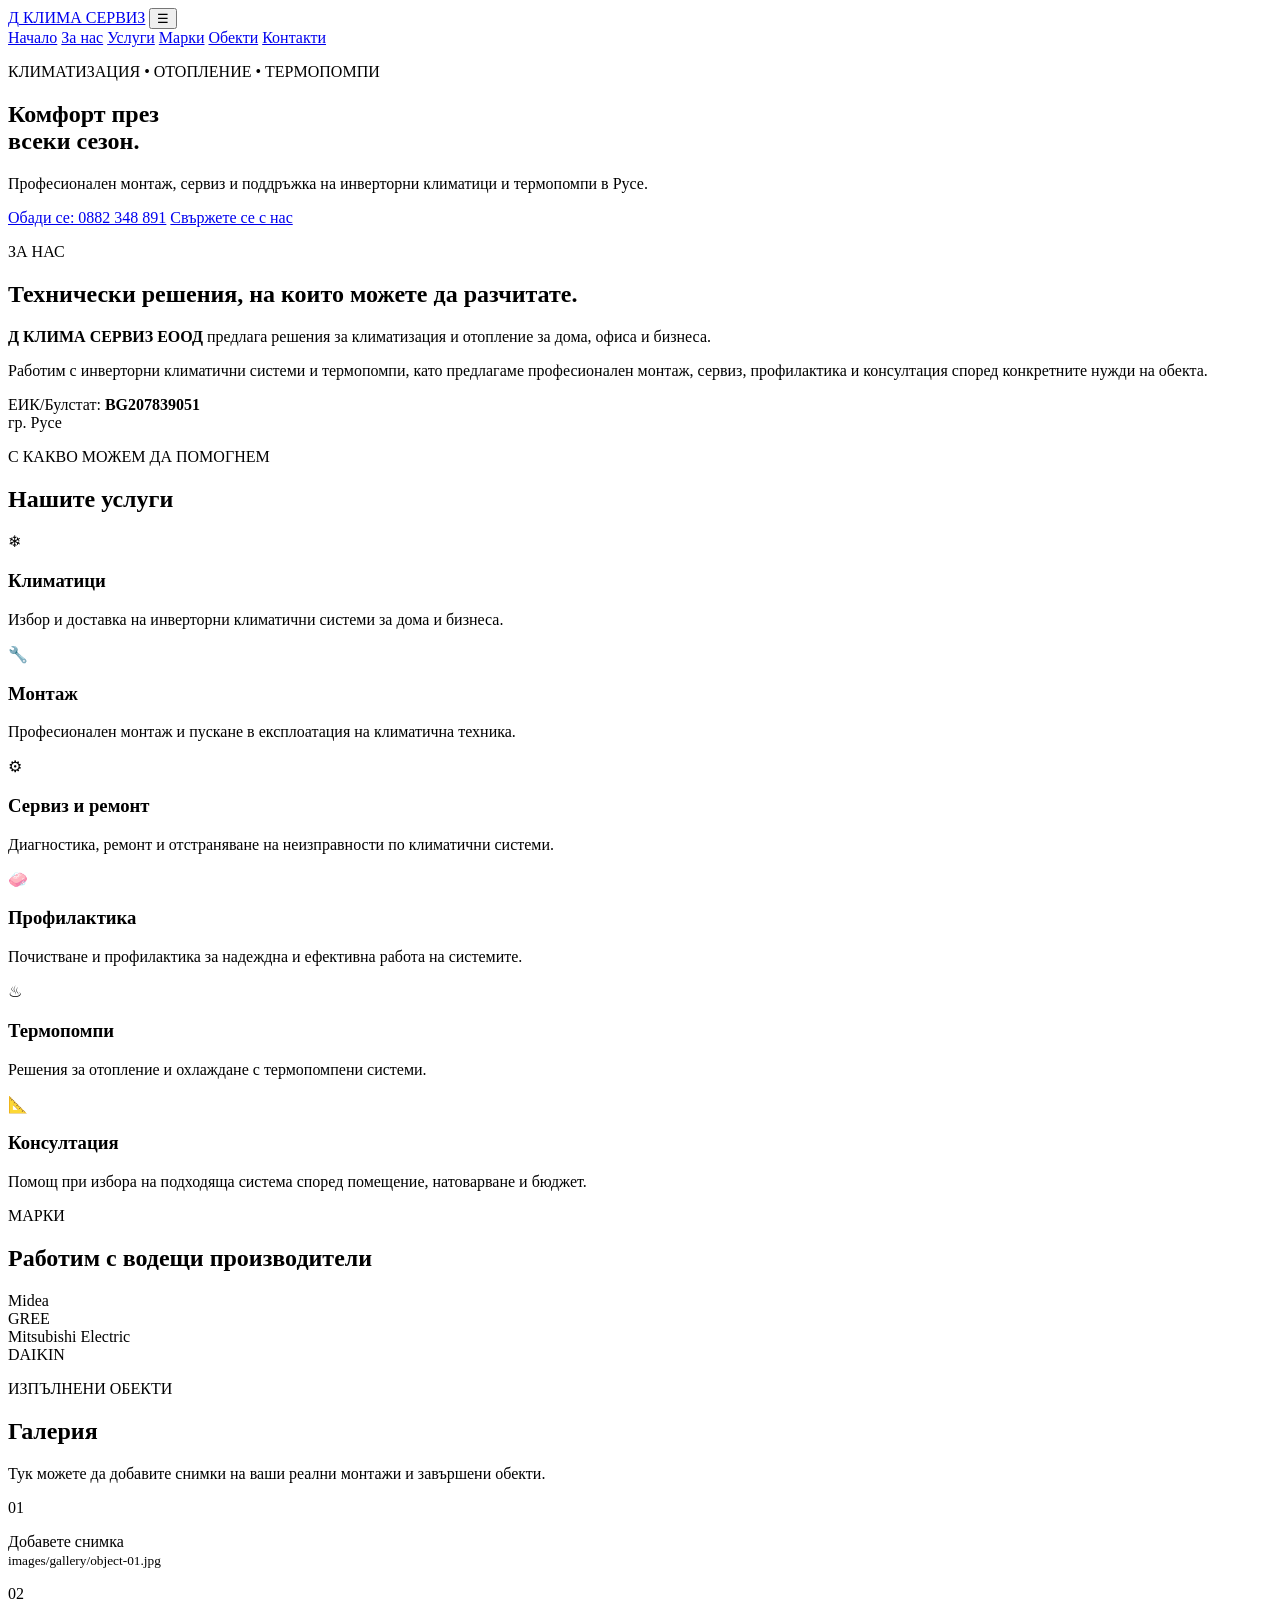
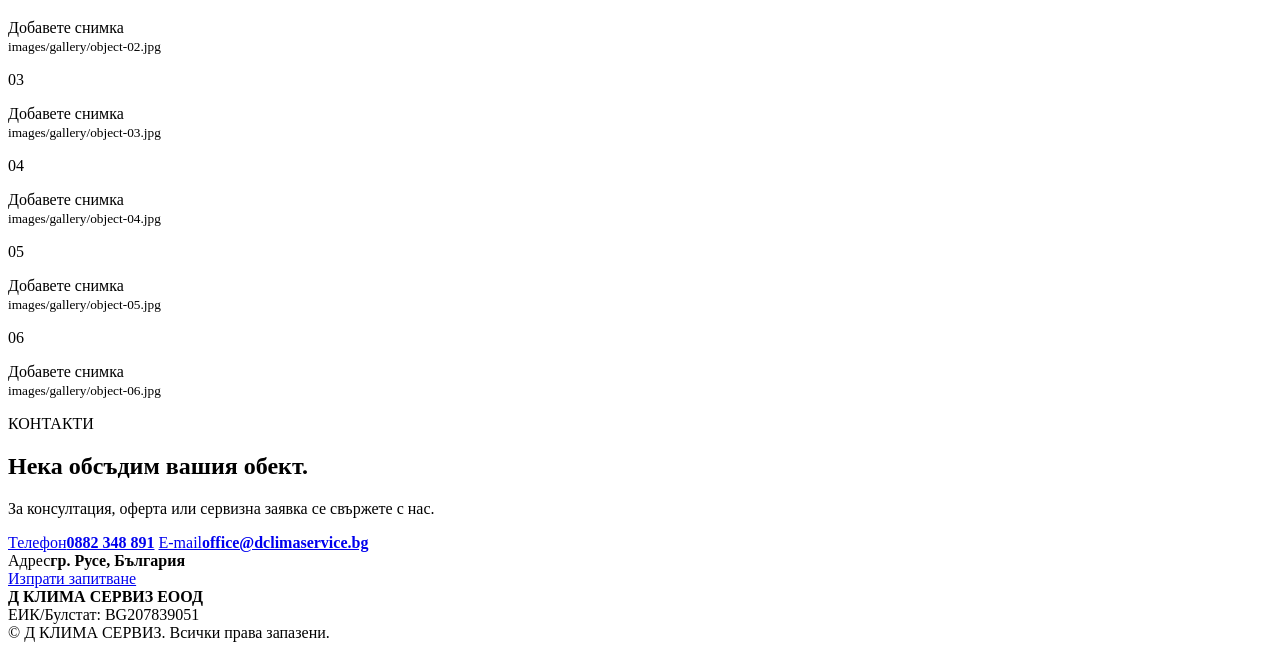
==== index.html @ 7c26cec1 "Add files via upload" ====
<!doctype html>
<html lang="bg">
<head>
  <meta charset="utf-8">
  <meta name="viewport" content="width=device-width, initial-scale=1">
  <meta name="description" content="Д КЛИМА СЕРВИЗ ЕООД – монтаж, сервиз и поддръжка на инверторни климатици и термопомпи в Русе. Midea, Gree, Mitsubishi Electric и DAIKIN.">
  <title>Д КЛИМА СЕРВИЗ | Климатици и термопомпи – Русе</title>
  <link rel="stylesheet" href="style.css">
</head>
<body>
<header class="site-header">
  <nav class="nav container">
    <a class="logo" href="#home"><span>Д</span> КЛИМА СЕРВИЗ</a>
    <button class="menu-toggle" aria-label="Отвори меню">☰</button>
    <div class="nav-links">
      <a href="#home">Начало</a>
      <a href="#about">За нас</a>
      <a href="#services">Услуги</a>
      <a href="#brands">Марки</a>
      <a href="#gallery">Обекти</a>
      <a href="#contact">Контакти</a>
    </div>
  </nav>
</header>

<main>
<section id="home" class="hero">
  <div class="hero-overlay"></div>
  <div class="container hero-content">
    <p class="eyebrow">КЛИМАТИЗАЦИЯ • ОТОПЛЕНИЕ • ТЕРМОПОМПИ</p>
    <h1>Комфорт през<br><strong>всеки сезон.</strong></h1>
    <p class="hero-text">Професионален монтаж, сервиз и поддръжка на инверторни климатици и термопомпи в Русе.</p>
    <div class="hero-actions">
      <a class="btn btn-primary" href="tel:+359882348891">Обади се: 0882 348 891</a>
      <a class="btn btn-outline" href="#contact">Свържете се с нас</a>
    </div>
  </div>
</section>

<section id="about" class="section">
  <div class="container two-col">
    <div>
      <p class="eyebrow dark">ЗА НАС</p>
      <h2>Технически решения, на които можете да разчитате.</h2>
    </div>
    <div class="about-copy">
      <p><strong>Д КЛИМА СЕРВИЗ ЕООД</strong> предлага решения за климатизация и отопление за дома, офиса и бизнеса.</p>
      <p>Работим с инверторни климатични системи и термопомпи, като предлагаме професионален монтаж, сервиз, профилактика и консултация според конкретните нужди на обекта.</p>
      <p class="company-data">ЕИК/Булстат: <strong>BG207839051</strong><br>гр. Русе</p>
    </div>
  </div>
</section>

<section id="services" class="section section-light">
  <div class="container">
    <div class="section-heading">
      <p class="eyebrow dark">С КАКВО МОЖЕМ ДА ПОМОГНЕМ</p>
      <h2>Нашите услуги</h2>
    </div>
    <div class="cards">
      <article class="card"><div class="icon">❄</div><h3>Климатици</h3><p>Избор и доставка на инверторни климатични системи за дома и бизнеса.</p></article>
      <article class="card"><div class="icon">🔧</div><h3>Монтаж</h3><p>Професионален монтаж и пускане в експлоатация на климатична техника.</p></article>
      <article class="card"><div class="icon">⚙</div><h3>Сервиз и ремонт</h3><p>Диагностика, ремонт и отстраняване на неизправности по климатични системи.</p></article>
      <article class="card"><div class="icon">🧼</div><h3>Профилактика</h3><p>Почистване и профилактика за надеждна и ефективна работа на системите.</p></article>
      <article class="card"><div class="icon">♨</div><h3>Термопомпи</h3><p>Решения за отопление и охлаждане с термопомпени системи.</p></article>
      <article class="card"><div class="icon">📐</div><h3>Консултация</h3><p>Помощ при избора на подходяща система според помещение, натоварване и бюджет.</p></article>
    </div>
  </div>
</section>

<section id="brands" class="section">
  <div class="container">
    <div class="section-heading">
      <p class="eyebrow dark">МАРКИ</p>
      <h2>Работим с водещи производители</h2>
    </div>
    <div class="brands">
      <div class="brand">Midea</div>
      <div class="brand">GREE</div>
      <div class="brand">Mitsubishi Electric</div>
      <div class="brand">DAIKIN</div>
    </div>
  </div>
</section>

<section id="gallery" class="section section-light">
  <div class="container">
    <div class="section-heading">
      <p class="eyebrow dark">ИЗПЪЛНЕНИ ОБЕКТИ</p>
      <h2>Галерия</h2>
      <p>Тук можете да добавите снимки на ваши реални монтажи и завършени обекти.</p>
    </div>
    <div class="gallery">
      <div class="gallery-placeholder"><span>01</span><p>Добавете снимка<br><small>images/gallery/object-01.jpg</small></p></div>
      <div class="gallery-placeholder"><span>02</span><p>Добавете снимка<br><small>images/gallery/object-02.jpg</small></p></div>
      <div class="gallery-placeholder"><span>03</span><p>Добавете снимка<br><small>images/gallery/object-03.jpg</small></p></div>
      <div class="gallery-placeholder"><span>04</span><p>Добавете снимка<br><small>images/gallery/object-04.jpg</small></p></div>
      <div class="gallery-placeholder"><span>05</span><p>Добавете снимка<br><small>images/gallery/object-05.jpg</small></p></div>
      <div class="gallery-placeholder"><span>06</span><p>Добавете снимка<br><small>images/gallery/object-06.jpg</small></p></div>
    </div>
  </div>
</section>

<section id="contact" class="contact-section">
  <div class="container contact-grid">
    <div>
      <p class="eyebrow">КОНТАКТИ</p>
      <h2>Нека обсъдим вашия обект.</h2>
      <p>За консултация, оферта или сервизна заявка се свържете с нас.</p>
    </div>
    <div class="contact-box">
      <a href="tel:+359882348891"><span>Телефон</span><strong>0882 348 891</strong></a>
      <a href="mailto:office@dclimaservice.bg"><span>E-mail</span><strong>office@dclimaservice.bg</strong></a>
      <div><span>Адрес</span><strong>гр. Русе, България</strong></div>
      <a class="btn btn-primary full" href="mailto:office@dclimaservice.bg?subject=Запитване%20към%20Д%20КЛИМА%20СЕРВИЗ">Изпрати запитване</a>
    </div>
  </div>
</section>
</main>

<footer>
  <div class="container footer-inner">
    <div><strong>Д КЛИМА СЕРВИЗ ЕООД</strong><br><span>ЕИК/Булстат: BG207839051</span></div>
    <div>© <span id="year"></span> Д КЛИМА СЕРВИЗ. Всички права запазени.</div>
  </div>
</footer>
<script src="script.js"></script>
</body>
</html>
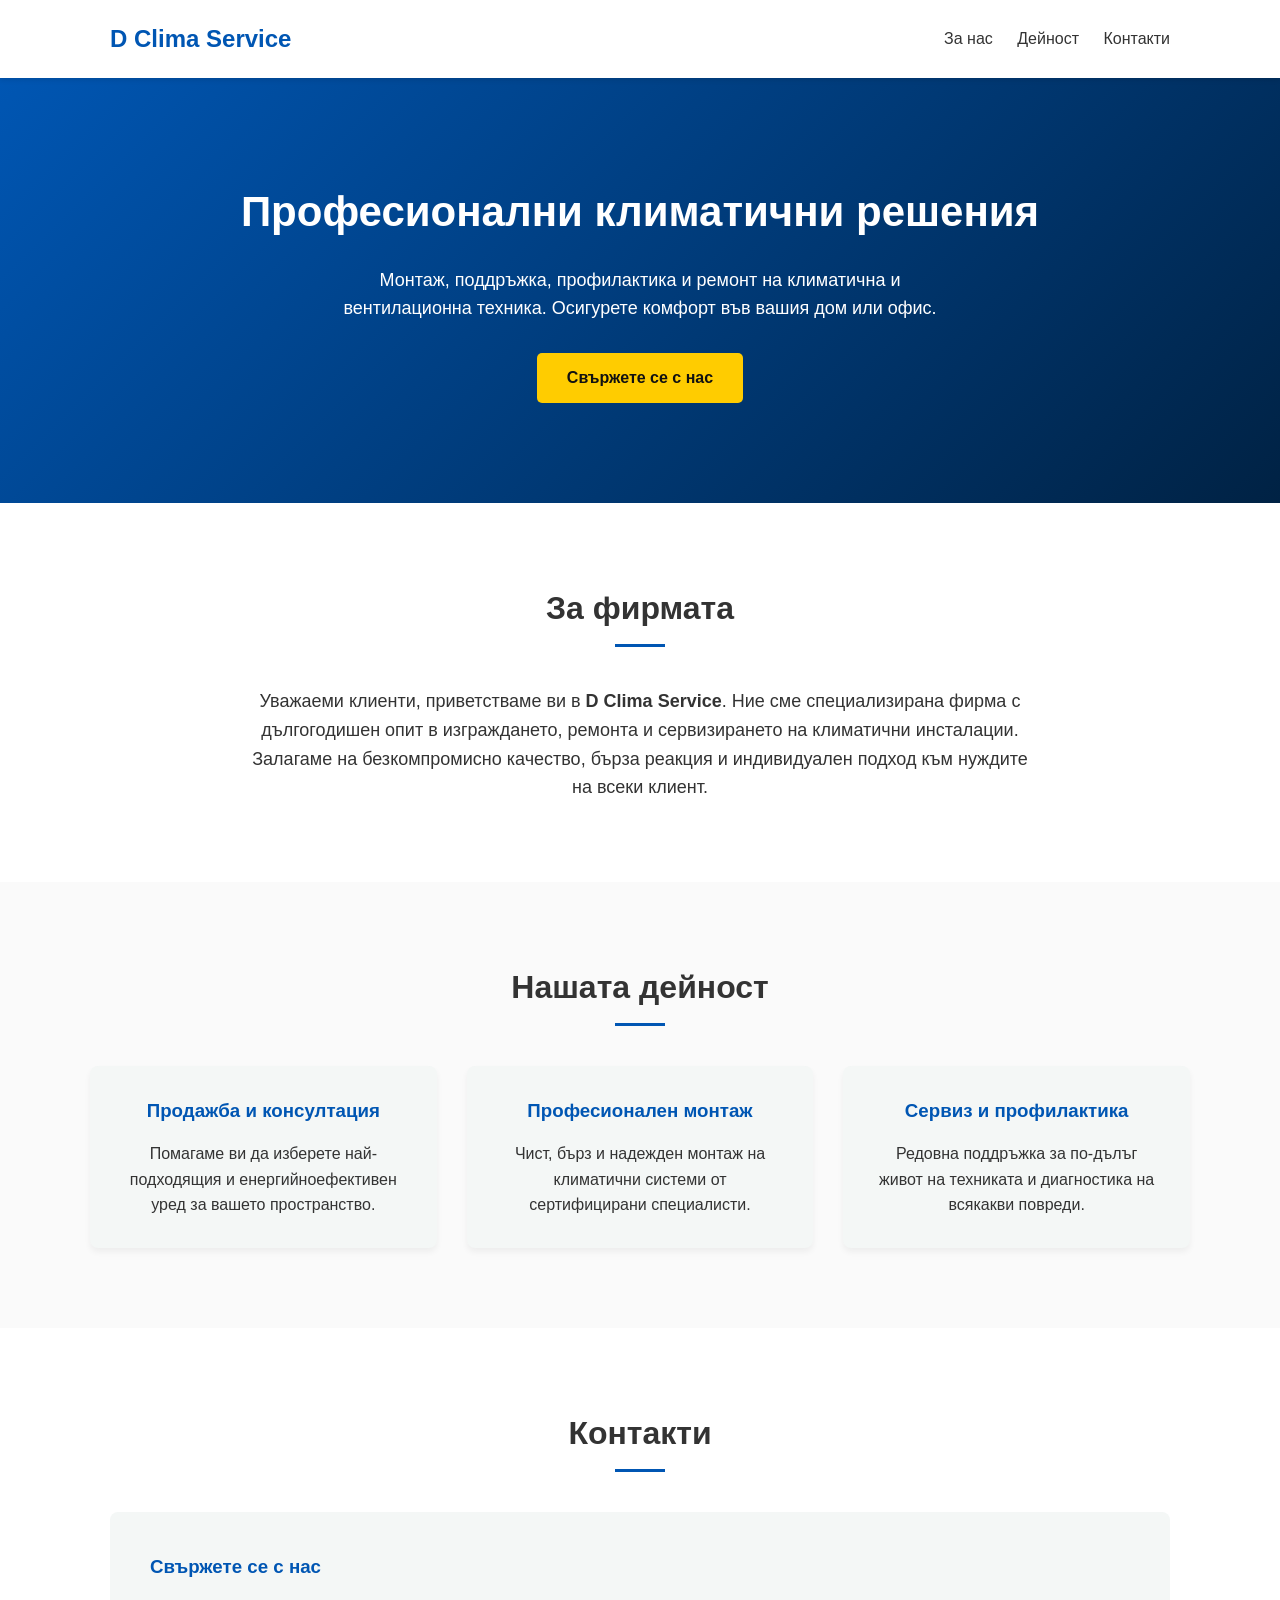
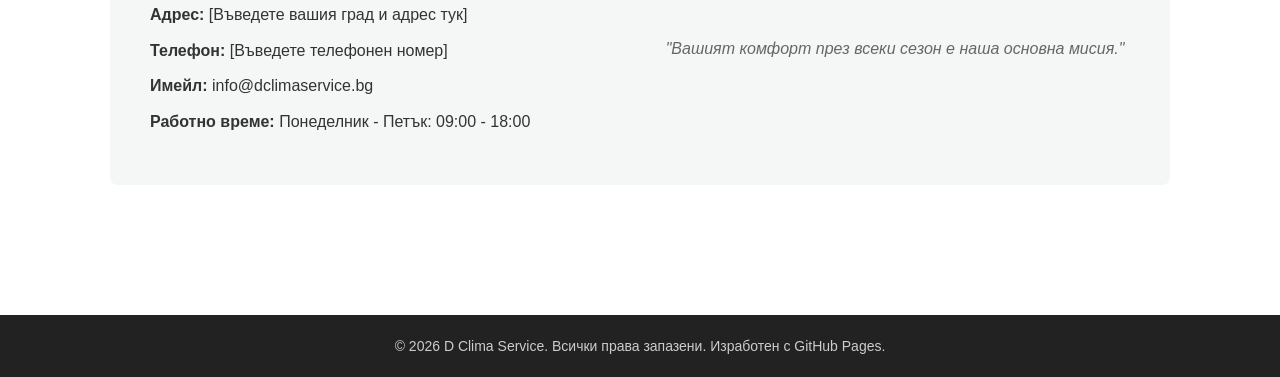
==== commit 0ccb198f: "Add files via upload" ====
--- a/index.html
+++ b/index.html
@@ -1,129 +1,264 @@
-<!doctype html>
-<html lang="bg">
-<head>
-  <meta charset="utf-8">
-  <meta name="viewport" content="width=device-width, initial-scale=1">
-  <meta name="description" content="Д КЛИМА СЕРВИЗ ЕООД – монтаж, сервиз и поддръжка на инверторни климатици и термопомпи в Русе. Midea, Gree, Mitsubishi Electric и DAIKIN.">
-  <title>Д КЛИМА СЕРВИЗ | Климатици и термопомпи – Русе</title>
-  <link rel="stylesheet" href="style.css">
-</head>
-<body>
-<header class="site-header">
-  <nav class="nav container">
-    <a class="logo" href="#home"><span>Д</span> КЛИМА СЕРВИЗ</a>
-    <button class="menu-toggle" aria-label="Отвори меню">☰</button>
-    <div class="nav-links">
-      <a href="#home">Начало</a>
-      <a href="#about">За нас</a>
-      <a href="#services">Услуги</a>
-      <a href="#brands">Марки</a>
-      <a href="#gallery">Обекти</a>
-      <a href="#contact">Контакти</a>
-    </div>
-  </nav>
-</header>
-
-<main>
-<section id="home" class="hero">
-  <div class="hero-overlay"></div>
-  <div class="container hero-content">
-    <p class="eyebrow">КЛИМАТИЗАЦИЯ • ОТОПЛЕНИЕ • ТЕРМОПОМПИ</p>
-    <h1>Комфорт през<br><strong>всеки сезон.</strong></h1>
-    <p class="hero-text">Професионален монтаж, сервиз и поддръжка на инверторни климатици и термопомпи в Русе.</p>
-    <div class="hero-actions">
-      <a class="btn btn-primary" href="tel:+359882348891">Обади се: 0882 348 891</a>
-      <a class="btn btn-outline" href="#contact">Свържете се с нас</a>
-    </div>
-  </div>
-</section>
-
-<section id="about" class="section">
-  <div class="container two-col">
-    <div>
-      <p class="eyebrow dark">ЗА НАС</p>
-      <h2>Технически решения, на които можете да разчитате.</h2>
-    </div>
-    <div class="about-copy">
-      <p><strong>Д КЛИМА СЕРВИЗ ЕООД</strong> предлага решения за климатизация и отопление за дома, офиса и бизнеса.</p>
-      <p>Работим с инверторни климатични системи и термопомпи, като предлагаме професионален монтаж, сервиз, профилактика и консултация според конкретните нужди на обекта.</p>
-      <p class="company-data">ЕИК/Булстат: <strong>BG207839051</strong><br>гр. Русе</p>
-    </div>
-  </div>
-</section>
-
-<section id="services" class="section section-light">
-  <div class="container">
-    <div class="section-heading">
-      <p class="eyebrow dark">С КАКВО МОЖЕМ ДА ПОМОГНЕМ</p>
-      <h2>Нашите услуги</h2>
-    </div>
-    <div class="cards">
-      <article class="card"><div class="icon">❄</div><h3>Климатици</h3><p>Избор и доставка на инверторни климатични системи за дома и бизнеса.</p></article>
-      <article class="card"><div class="icon">🔧</div><h3>Монтаж</h3><p>Професионален монтаж и пускане в експлоатация на климатична техника.</p></article>
-      <article class="card"><div class="icon">⚙</div><h3>Сервиз и ремонт</h3><p>Диагностика, ремонт и отстраняване на неизправности по климатични системи.</p></article>
-      <article class="card"><div class="icon">🧼</div><h3>Профилактика</h3><p>Почистване и профилактика за надеждна и ефективна работа на системите.</p></article>
-      <article class="card"><div class="icon">♨</div><h3>Термопомпи</h3><p>Решения за отопление и охлаждане с термопомпени системи.</p></article>
-      <article class="card"><div class="icon">📐</div><h3>Консултация</h3><p>Помощ при избора на подходяща система според помещение, натоварване и бюджет.</p></article>
-    </div>
-  </div>
-</section>
-
-<section id="brands" class="section">
-  <div class="container">
-    <div class="section-heading">
-      <p class="eyebrow dark">МАРКИ</p>
-      <h2>Работим с водещи производители</h2>
-    </div>
-    <div class="brands">
-      <div class="brand">Midea</div>
-      <div class="brand">GREE</div>
-      <div class="brand">Mitsubishi Electric</div>
-      <div class="brand">DAIKIN</div>
-    </div>
-  </div>
-</section>
-
-<section id="gallery" class="section section-light">
-  <div class="container">
-    <div class="section-heading">
-      <p class="eyebrow dark">ИЗПЪЛНЕНИ ОБЕКТИ</p>
-      <h2>Галерия</h2>
-      <p>Тук можете да добавите снимки на ваши реални монтажи и завършени обекти.</p>
-    </div>
-    <div class="gallery">
-      <div class="gallery-placeholder"><span>01</span><p>Добавете снимка<br><small>images/gallery/object-01.jpg</small></p></div>
-      <div class="gallery-placeholder"><span>02</span><p>Добавете снимка<br><small>images/gallery/object-02.jpg</small></p></div>
-      <div class="gallery-placeholder"><span>03</span><p>Добавете снимка<br><small>images/gallery/object-03.jpg</small></p></div>
-      <div class="gallery-placeholder"><span>04</span><p>Добавете снимка<br><small>images/gallery/object-04.jpg</small></p></div>
-      <div class="gallery-placeholder"><span>05</span><p>Добавете снимка<br><small>images/gallery/object-05.jpg</small></p></div>
-      <div class="gallery-placeholder"><span>06</span><p>Добавете снимка<br><small>images/gallery/object-06.jpg</small></p></div>
-    </div>
-  </div>
-</section>
-
-<section id="contact" class="contact-section">
-  <div class="container contact-grid">
-    <div>
-      <p class="eyebrow">КОНТАКТИ</p>
-      <h2>Нека обсъдим вашия обект.</h2>
-      <p>За консултация, оферта или сервизна заявка се свържете с нас.</p>
-    </div>
-    <div class="contact-box">
-      <a href="tel:+359882348891"><span>Телефон</span><strong>0882 348 891</strong></a>
-      <a href="mailto:office@dclimaservice.bg"><span>E-mail</span><strong>office@dclimaservice.bg</strong></a>
-      <div><span>Адрес</span><strong>гр. Русе, България</strong></div>
-      <a class="btn btn-primary full" href="mailto:office@dclimaservice.bg?subject=Запитване%20към%20Д%20КЛИМА%20СЕРВИЗ">Изпрати запитване</a>
-    </div>
-  </div>
-</section>
-</main>
-
-<footer>
-  <div class="container footer-inner">
-    <div><strong>Д КЛИМА СЕРВИЗ ЕООД</strong><br><span>ЕИК/Булстат: BG207839051</span></div>
-    <div>© <span id="year"></span> Д КЛИМА СЕРВИЗ. Всички права запазени.</div>
-  </div>
-</footer>
-<script src="script.js"></script>
-</body>
-</html>
+<!DOCTYPE html>
+<html lang="bg">
+<head>
+    <meta charset="UTF-8">
+    <meta name="viewport" content="width=device-width, initial-scale=1.0">
+    <title>D Clima Service | Климатична техника</title>
+    <style>
+        /* Базов стил и цветове (Модерно синьо и сиво) */
+        :root {
+            --primary: #0056b3;
+            --secondary: #f4f7f6;
+            --dark: #333333;
+            --light: #ffffff;
+        }
+        
+        * {
+            box-sizing: border-box;
+            margin: 0;
+            padding: 0;
+            font-family: 'Segoe UI', Tahoma, Geneva, Verdana, sans-serif;
+        }
+
+        body {
+            color: var(--dark);
+            line-height: 1.6;
+            background-color: var(--light);
+        }
+
+        /* Навигация */
+        header {
+            background-color: var(--light);
+            box-shadow: 0 2px 5px rgba(0,0,0,0.1);
+            position: sticky;
+            top: 0;
+            z-index: 100;
+        }
+
+        .nav-container {
+            max-width: 1100px;
+            margin: 0 auto;
+            display: flex;
+            justify-content: space-between;
+            align-items: center;
+            padding: 20px;
+        }
+
+        .logo {
+            font-size: 24px;
+            font-weight: bold;
+            color: var(--primary);
+        }
+
+        nav a {
+            text-decoration: none;
+            color: var(--dark);
+            margin-left: 20px;
+            font-weight: 500;
+            transition: color 0.3s;
+        }
+
+        nav a:hover {
+            color: var(--primary);
+        }
+
+        /* Начален екран (Hero) */
+        .hero {
+            background: linear-gradient(135deg, #0056b3 0%, #002244 100%);
+            color: var(--light);
+            text-align: center;
+            padding: 100px 20px;
+        }
+
+        .hero h1 {
+            font-size: 42px;
+            margin-bottom: 20px;
+        }
+
+        .hero p {
+            font-size: 18px;
+            margin-bottom: 30px;
+            max-width: 600px;
+            margin-left: auto;
+            margin-right: auto;
+        }
+
+        .btn {
+            display: inline-block;
+            background-color: #ffcc00;
+            color: #111;
+            padding: 12px 30px;
+            text-decoration: none;
+            font-weight: bold;
+            border-radius: 5px;
+            transition: background 0.3s;
+        }
+
+        .btn:hover {
+            background-color: #e6b800;
+        }
+
+        /* Секции */
+        section {
+            padding: 80px 20px;
+            max-width: 1100px;
+            margin: 0 auto;
+        }
+
+        .section-title {
+            text-align: center;
+            font-size: 32px;
+            margin-bottom: 40px;
+            position: relative;
+        }
+
+        .section-title::after {
+            content: '';
+            display: block;
+            width: 50px;
+            height: 3px;
+            background-color: var(--primary);
+            margin: 10px auto 0;
+        }
+
+        /* Дейности (Услуги) */
+        .services-grid {
+            display: grid;
+            grid-template-columns: repeat(auto-fit, minmax(300px, 1fr));
+            gap: 30px;
+        }
+
+        .service-card {
+            background-color: var(--secondary);
+            padding: 30px;
+            border-radius: 8px;
+            text-align: center;
+            box-shadow: 0 4px 6px rgba(0,0,0,0.05);
+        }
+
+        .service-card h3 {
+            margin-bottom: 15px;
+            color: var(--primary);
+        }
+
+        /* Контакти */
+        .contact-container {
+            display: grid;
+            grid-template-columns: repeat(auto-fit, minmax(300px, 1fr));
+            gap: 40px;
+            background-color: var(--secondary);
+            padding: 40px;
+            border-radius: 8px;
+        }
+
+        .contact-info h3 {
+            margin-bottom: 20px;
+            color: var(--primary);
+        }
+
+        .contact-info p {
+            margin-bottom: 10px;
+            font-size: 16px;
+        }
+
+        /* Футър */
+        footer {
+            background-color: #222;
+            color: #ccc;
+            text-align: center;
+            padding: 20px;
+            font-size: 14px;
+            margin-top: 50px;
+        }
+
+        /* Адаптивност за мобилни устройства */
+        @media (max-width: 768px) {
+            .nav-container {
+                flex-direction: column;
+                gap: 15px;
+            }
+            nav a {
+                margin: 0 10px;
+            }
+            .hero h1 {
+                font-size: 32px;
+            }
+        }
+    </style>
+</head>
+<body>
+
+    <!-- Навигация -->
+    <header>
+        <div class="nav-container">
+            <div class="logo">D Clima Service</div>
+            <nav>
+                <a href="#about">За нас</a>
+                <a href="#services">Дейност</a>
+                <a href="#contact">Контакти</a>
+            </nav>
+        </div>
+    </header>
+
+    <!-- Начален екран (Hero) -->
+    <div class="hero">
+        <h1>Професионални климатични решения</h1>
+        <p>Монтаж, поддръжка, профилактика и ремонт на климатична и вентилационна техника. Осигурете комфорт във вашия дом или офис.</p>
+        <a href="#contact" class="btn">Свържете се с нас</a>
+    </div>
+
+    <!-- За нас / Обща информация -->
+    <section id="about">
+        <h2 class="section-title">За фирмата</h2>
+        <p style="text-align: center; max-width: 800px; margin: 0 auto; font-size: 18px;">
+            Уважаеми клиенти, приветстваме ви в <strong>D Clima Service</strong>. Ние сме специализирана фирма с дългогодишен опит в изграждането, ремонта и сервизирането на климатични инсталации. Залагаме на безкомпромисно качество, бърза реакция и индивидуален подход към нуждите на всеки клиент.
+        </p>
+    </section>
+
+    <!-- Дейности / Услуги -->
+    <section id="services" style="background-color: #fafafa; max-width: 100%;">
+        <div style="max-width: 1100px; margin: 0 auto;">
+            <h2 class="section-title">Нашата дейност</h2>
+            <div class="services-grid">
+                <div class="service-card">
+                    <h3>Продажба и консултация</h3>
+                    <p>Помагаме ви да изберете най-подходящия и енергийноефективен уред за вашето пространство.</p>
+                </div>
+                <div class="service-card">
+                    <h3>Професионален монтаж</h3>
+                    <p>Чист, бърз и надежден монтаж на климатични системи от сертифицирани специалисти.</p>
+                </div>
+                <div class="service-card">
+                    <h3>Сервиз и профилактика</h3>
+                    <p>Редовна поддръжка за по-дълъг живот на техниката и диагностика на всякакви повреди.</p>
+                </div>
+            </div>
+        </div>
+    </section>
+
+    <!-- Контакти -->
+    <section id="contact">
+        <h2 class="section-title">Контакти</h2>
+        <div class="contact-container">
+            <div class="contact-info">
+                <h3>Свържете се с нас</h3>
+                <p><strong>Адрес:</strong> [Въведете вашия град и адрес тук]</p>
+                <p><strong>Телефон:</strong> [Въведете телефонен номер]</p>
+                <p><strong>Имейл:</strong> info@dclimaservice.bg</p>
+                <p><strong>Работно време:</strong> Понеделник - Петък: 09:00 - 18:00</p>
+            </div>
+            <div style="display: flex; align-items: center; justify-content: center;">
+                <p style="font-style: italic; text-align: center; color: #666;">
+                    "Вашият комфорт през всеки сезон е наша основна мисия."
+                </p>
+            </div>
+        </div>
+    </section>
+
+    <!-- Футър -->
+    <footer>
+        <p>&copy; 2026 D Clima Service. Всички права запазени. Изработен с GitHub Pages.</p>
+    </footer>
+
+</body>
+</html>
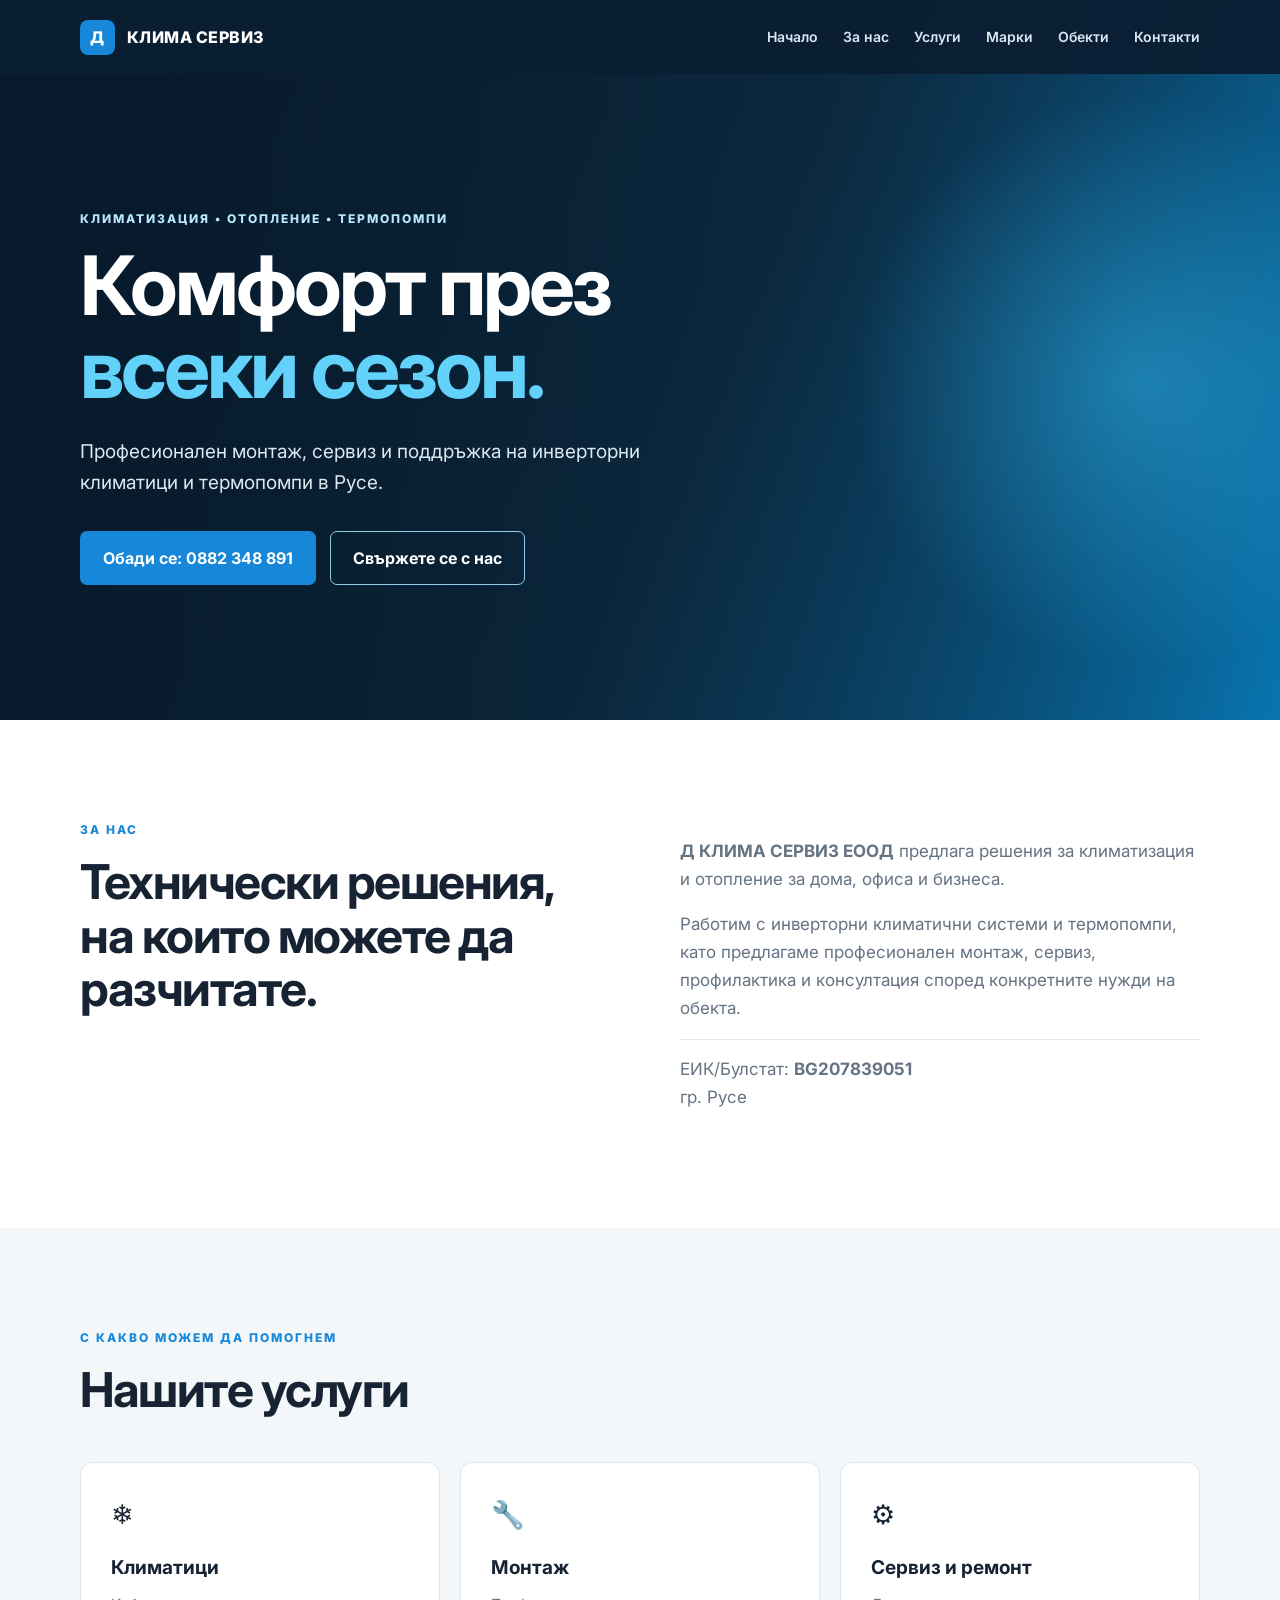
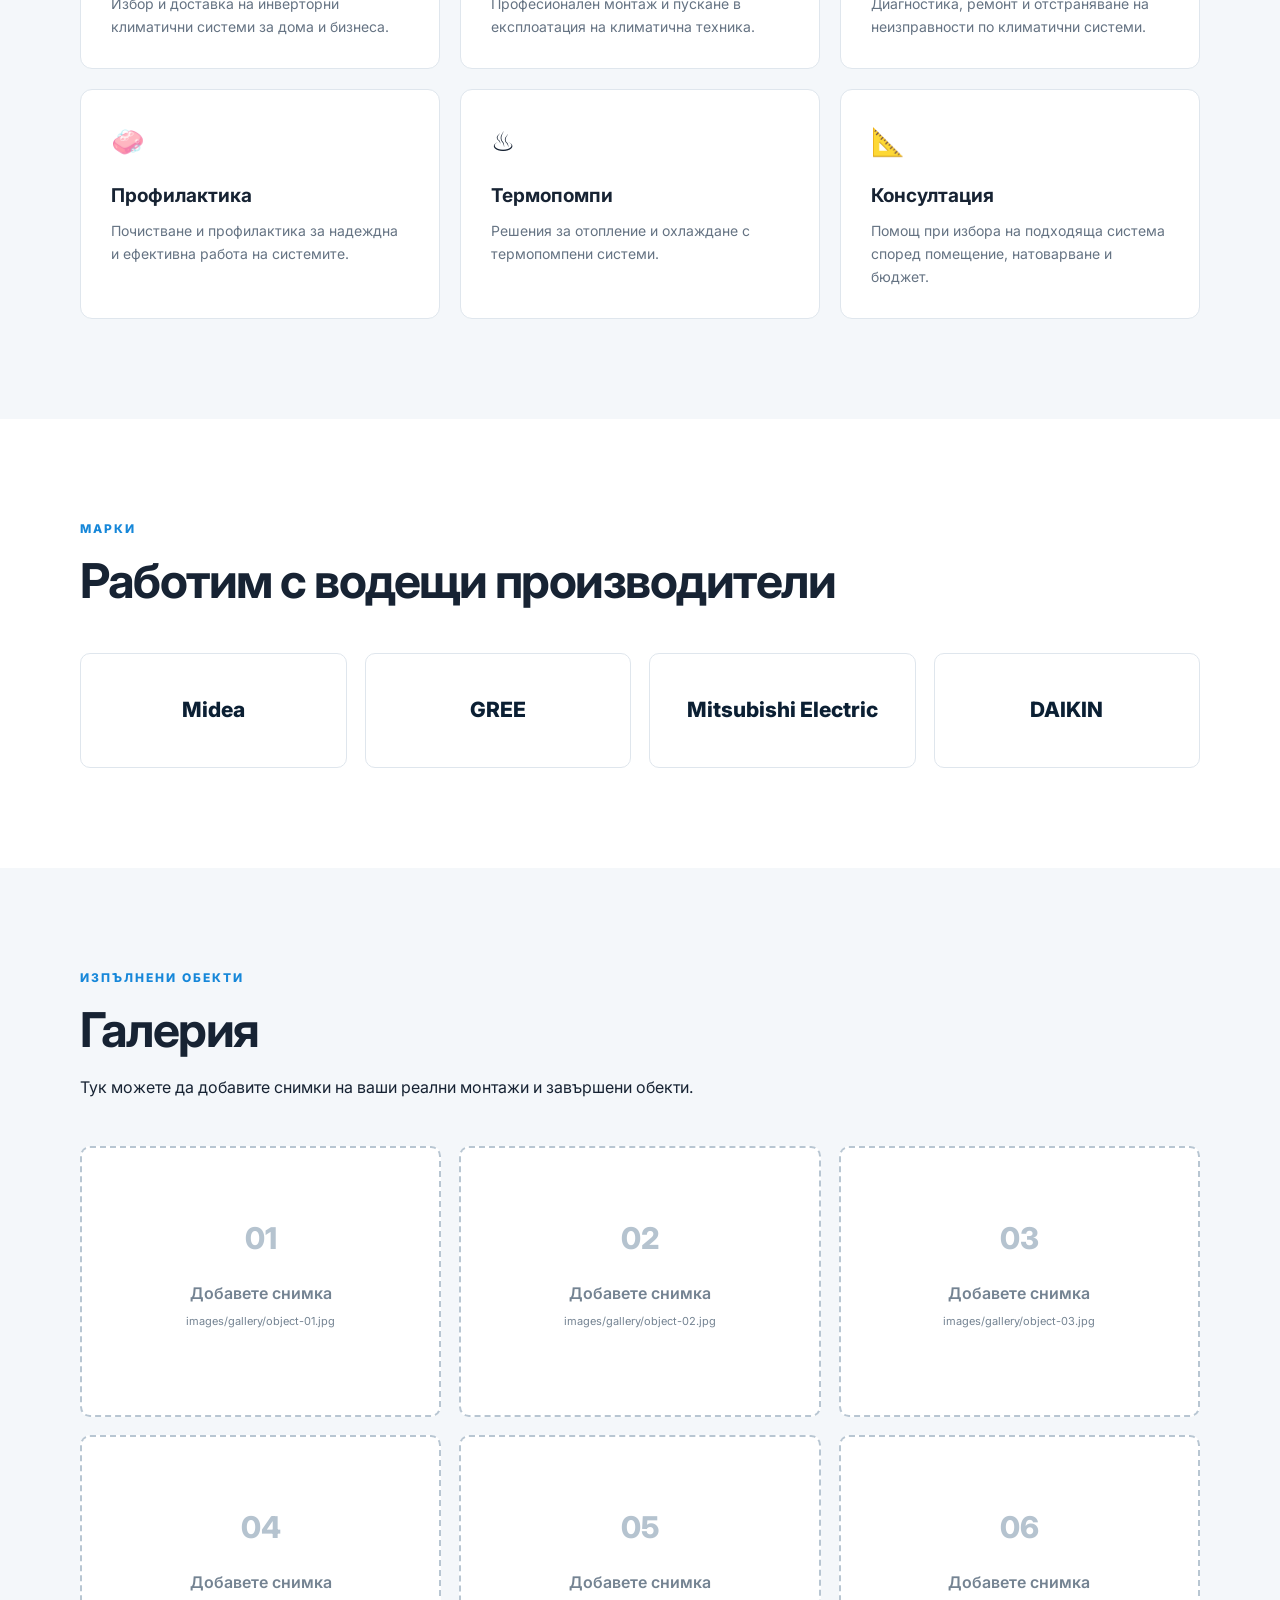
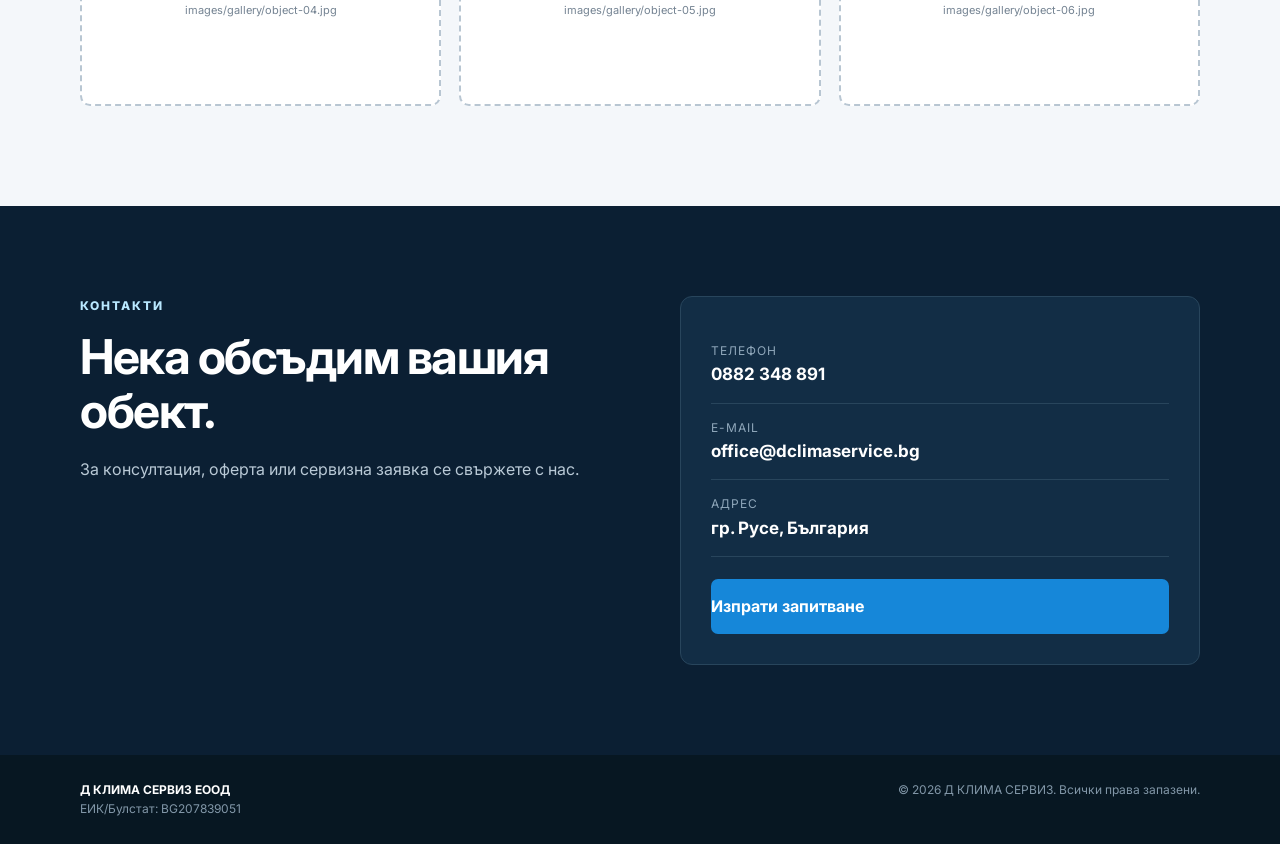
==== commit e6466107: "Add files via upload" ====
--- a/index.html
+++ b/index.html
@@ -1,264 +1,129 @@
-<!DOCTYPE html>
-<html lang="bg">
-<head>
-    <meta charset="UTF-8">
-    <meta name="viewport" content="width=device-width, initial-scale=1.0">
-    <title>D Clima Service | Климатична техника</title>
-    <style>
-        /* Базов стил и цветове (Модерно синьо и сиво) */
-        :root {
-            --primary: #0056b3;
-            --secondary: #f4f7f6;
-            --dark: #333333;
-            --light: #ffffff;
-        }
-        
-        * {
-            box-sizing: border-box;
-            margin: 0;
-            padding: 0;
-            font-family: 'Segoe UI', Tahoma, Geneva, Verdana, sans-serif;
-        }
-
-        body {
-            color: var(--dark);
-            line-height: 1.6;
-            background-color: var(--light);
-        }
-
-        /* Навигация */
-        header {
-            background-color: var(--light);
-            box-shadow: 0 2px 5px rgba(0,0,0,0.1);
-            position: sticky;
-            top: 0;
-            z-index: 100;
-        }
-
-        .nav-container {
-            max-width: 1100px;
-            margin: 0 auto;
-            display: flex;
-            justify-content: space-between;
-            align-items: center;
-            padding: 20px;
-        }
-
-        .logo {
-            font-size: 24px;
-            font-weight: bold;
-            color: var(--primary);
-        }
-
-        nav a {
-            text-decoration: none;
-            color: var(--dark);
-            margin-left: 20px;
-            font-weight: 500;
-            transition: color 0.3s;
-        }
-
-        nav a:hover {
-            color: var(--primary);
-        }
-
-        /* Начален екран (Hero) */
-        .hero {
-            background: linear-gradient(135deg, #0056b3 0%, #002244 100%);
-            color: var(--light);
-            text-align: center;
-            padding: 100px 20px;
-        }
-
-        .hero h1 {
-            font-size: 42px;
-            margin-bottom: 20px;
-        }
-
-        .hero p {
-            font-size: 18px;
-            margin-bottom: 30px;
-            max-width: 600px;
-            margin-left: auto;
-            margin-right: auto;
-        }
-
-        .btn {
-            display: inline-block;
-            background-color: #ffcc00;
-            color: #111;
-            padding: 12px 30px;
-            text-decoration: none;
-            font-weight: bold;
-            border-radius: 5px;
-            transition: background 0.3s;
-        }
-
-        .btn:hover {
-            background-color: #e6b800;
-        }
-
-        /* Секции */
-        section {
-            padding: 80px 20px;
-            max-width: 1100px;
-            margin: 0 auto;
-        }
-
-        .section-title {
-            text-align: center;
-            font-size: 32px;
-            margin-bottom: 40px;
-            position: relative;
-        }
-
-        .section-title::after {
-            content: '';
-            display: block;
-            width: 50px;
-            height: 3px;
-            background-color: var(--primary);
-            margin: 10px auto 0;
-        }
-
-        /* Дейности (Услуги) */
-        .services-grid {
-            display: grid;
-            grid-template-columns: repeat(auto-fit, minmax(300px, 1fr));
-            gap: 30px;
-        }
-
-        .service-card {
-            background-color: var(--secondary);
-            padding: 30px;
-            border-radius: 8px;
-            text-align: center;
-            box-shadow: 0 4px 6px rgba(0,0,0,0.05);
-        }
-
-        .service-card h3 {
-            margin-bottom: 15px;
-            color: var(--primary);
-        }
-
-        /* Контакти */
-        .contact-container {
-            display: grid;
-            grid-template-columns: repeat(auto-fit, minmax(300px, 1fr));
-            gap: 40px;
-            background-color: var(--secondary);
-            padding: 40px;
-            border-radius: 8px;
-        }
-
-        .contact-info h3 {
-            margin-bottom: 20px;
-            color: var(--primary);
-        }
-
-        .contact-info p {
-            margin-bottom: 10px;
-            font-size: 16px;
-        }
-
-        /* Футър */
-        footer {
-            background-color: #222;
-            color: #ccc;
-            text-align: center;
-            padding: 20px;
-            font-size: 14px;
-            margin-top: 50px;
-        }
-
-        /* Адаптивност за мобилни устройства */
-        @media (max-width: 768px) {
-            .nav-container {
-                flex-direction: column;
-                gap: 15px;
-            }
-            nav a {
-                margin: 0 10px;
-            }
-            .hero h1 {
-                font-size: 32px;
-            }
-        }
-    </style>
-</head>
-<body>
-
-    <!-- Навигация -->
-    <header>
-        <div class="nav-container">
-            <div class="logo">D Clima Service</div>
-            <nav>
-                <a href="#about">За нас</a>
-                <a href="#services">Дейност</a>
-                <a href="#contact">Контакти</a>
-            </nav>
-        </div>
-    </header>
-
-    <!-- Начален екран (Hero) -->
-    <div class="hero">
-        <h1>Професионални климатични решения</h1>
-        <p>Монтаж, поддръжка, профилактика и ремонт на климатична и вентилационна техника. Осигурете комфорт във вашия дом или офис.</p>
-        <a href="#contact" class="btn">Свържете се с нас</a>
-    </div>
-
-    <!-- За нас / Обща информация -->
-    <section id="about">
-        <h2 class="section-title">За фирмата</h2>
-        <p style="text-align: center; max-width: 800px; margin: 0 auto; font-size: 18px;">
-            Уважаеми клиенти, приветстваме ви в <strong>D Clima Service</strong>. Ние сме специализирана фирма с дългогодишен опит в изграждането, ремонта и сервизирането на климатични инсталации. Залагаме на безкомпромисно качество, бърза реакция и индивидуален подход към нуждите на всеки клиент.
-        </p>
-    </section>
-
-    <!-- Дейности / Услуги -->
-    <section id="services" style="background-color: #fafafa; max-width: 100%;">
-        <div style="max-width: 1100px; margin: 0 auto;">
-            <h2 class="section-title">Нашата дейност</h2>
-            <div class="services-grid">
-                <div class="service-card">
-                    <h3>Продажба и консултация</h3>
-                    <p>Помагаме ви да изберете най-подходящия и енергийноефективен уред за вашето пространство.</p>
-                </div>
-                <div class="service-card">
-                    <h3>Професионален монтаж</h3>
-                    <p>Чист, бърз и надежден монтаж на климатични системи от сертифицирани специалисти.</p>
-                </div>
-                <div class="service-card">
-                    <h3>Сервиз и профилактика</h3>
-                    <p>Редовна поддръжка за по-дълъг живот на техниката и диагностика на всякакви повреди.</p>
-                </div>
-            </div>
-        </div>
-    </section>
-
-    <!-- Контакти -->
-    <section id="contact">
-        <h2 class="section-title">Контакти</h2>
-        <div class="contact-container">
-            <div class="contact-info">
-                <h3>Свържете се с нас</h3>
-                <p><strong>Адрес:</strong> [Въведете вашия град и адрес тук]</p>
-                <p><strong>Телефон:</strong> [Въведете телефонен номер]</p>
-                <p><strong>Имейл:</strong> info@dclimaservice.bg</p>
-                <p><strong>Работно време:</strong> Понеделник - Петък: 09:00 - 18:00</p>
-            </div>
-            <div style="display: flex; align-items: center; justify-content: center;">
-                <p style="font-style: italic; text-align: center; color: #666;">
-                    "Вашият комфорт през всеки сезон е наша основна мисия."
-                </p>
-            </div>
-        </div>
-    </section>
-
-    <!-- Футър -->
-    <footer>
-        <p>&copy; 2026 D Clima Service. Всички права запазени. Изработен с GitHub Pages.</p>
-    </footer>
-
-</body>
-</html>
+<!doctype html>
+<html lang="bg">
+<head>
+  <meta charset="utf-8">
+  <meta name="viewport" content="width=device-width, initial-scale=1">
+  <meta name="description" content="Д КЛИМА СЕРВИЗ ЕООД – монтаж, сервиз и поддръжка на инверторни климатици и термопомпи в Русе. Midea, Gree, Mitsubishi Electric и DAIKIN.">
+  <title>Д КЛИМА СЕРВИЗ | Климатици и термопомпи – Русе</title>
+  <link rel="stylesheet" href="style.css">
+</head>
+<body>
+<header class="site-header">
+  <nav class="nav container">
+    <a class="logo" href="#home"><span>Д</span> КЛИМА СЕРВИЗ</a>
+    <button class="menu-toggle" aria-label="Отвори меню">☰</button>
+    <div class="nav-links">
+      <a href="#home">Начало</a>
+      <a href="#about">За нас</a>
+      <a href="#services">Услуги</a>
+      <a href="#brands">Марки</a>
+      <a href="#gallery">Обекти</a>
+      <a href="#contact">Контакти</a>
+    </div>
+  </nav>
+</header>
+
+<main>
+<section id="home" class="hero">
+  <div class="hero-overlay"></div>
+  <div class="container hero-content">
+    <p class="eyebrow">КЛИМАТИЗАЦИЯ • ОТОПЛЕНИЕ • ТЕРМОПОМПИ</p>
+    <h1>Комфорт през<br><strong>всеки сезон.</strong></h1>
+    <p class="hero-text">Професионален монтаж, сервиз и поддръжка на инверторни климатици и термопомпи в Русе.</p>
+    <div class="hero-actions">
+      <a class="btn btn-primary" href="tel:+359882348891">Обади се: 0882 348 891</a>
+      <a class="btn btn-outline" href="#contact">Свържете се с нас</a>
+    </div>
+  </div>
+</section>
+
+<section id="about" class="section">
+  <div class="container two-col">
+    <div>
+      <p class="eyebrow dark">ЗА НАС</p>
+      <h2>Технически решения, на които можете да разчитате.</h2>
+    </div>
+    <div class="about-copy">
+      <p><strong>Д КЛИМА СЕРВИЗ ЕООД</strong> предлага решения за климатизация и отопление за дома, офиса и бизнеса.</p>
+      <p>Работим с инверторни климатични системи и термопомпи, като предлагаме професионален монтаж, сервиз, профилактика и консултация според конкретните нужди на обекта.</p>
+      <p class="company-data">ЕИК/Булстат: <strong>BG207839051</strong><br>гр. Русе</p>
+    </div>
+  </div>
+</section>
+
+<section id="services" class="section section-light">
+  <div class="container">
+    <div class="section-heading">
+      <p class="eyebrow dark">С КАКВО МОЖЕМ ДА ПОМОГНЕМ</p>
+      <h2>Нашите услуги</h2>
+    </div>
+    <div class="cards">
+      <article class="card"><div class="icon">❄</div><h3>Климатици</h3><p>Избор и доставка на инверторни климатични системи за дома и бизнеса.</p></article>
+      <article class="card"><div class="icon">🔧</div><h3>Монтаж</h3><p>Професионален монтаж и пускане в експлоатация на климатична техника.</p></article>
+      <article class="card"><div class="icon">⚙</div><h3>Сервиз и ремонт</h3><p>Диагностика, ремонт и отстраняване на неизправности по климатични системи.</p></article>
+      <article class="card"><div class="icon">🧼</div><h3>Профилактика</h3><p>Почистване и профилактика за надеждна и ефективна работа на системите.</p></article>
+      <article class="card"><div class="icon">♨</div><h3>Термопомпи</h3><p>Решения за отопление и охлаждане с термопомпени системи.</p></article>
+      <article class="card"><div class="icon">📐</div><h3>Консултация</h3><p>Помощ при избора на подходяща система според помещение, натоварване и бюджет.</p></article>
+    </div>
+  </div>
+</section>
+
+<section id="brands" class="section">
+  <div class="container">
+    <div class="section-heading">
+      <p class="eyebrow dark">МАРКИ</p>
+      <h2>Работим с водещи производители</h2>
+    </div>
+    <div class="brands">
+      <div class="brand">Midea</div>
+      <div class="brand">GREE</div>
+      <div class="brand">Mitsubishi Electric</div>
+      <div class="brand">DAIKIN</div>
+    </div>
+  </div>
+</section>
+
+<section id="gallery" class="section section-light">
+  <div class="container">
+    <div class="section-heading">
+      <p class="eyebrow dark">ИЗПЪЛНЕНИ ОБЕКТИ</p>
+      <h2>Галерия</h2>
+      <p>Тук можете да добавите снимки на ваши реални монтажи и завършени обекти.</p>
+    </div>
+    <div class="gallery">
+      <div class="gallery-placeholder"><span>01</span><p>Добавете снимка<br><small>images/gallery/object-01.jpg</small></p></div>
+      <div class="gallery-placeholder"><span>02</span><p>Добавете снимка<br><small>images/gallery/object-02.jpg</small></p></div>
+      <div class="gallery-placeholder"><span>03</span><p>Добавете снимка<br><small>images/gallery/object-03.jpg</small></p></div>
+      <div class="gallery-placeholder"><span>04</span><p>Добавете снимка<br><small>images/gallery/object-04.jpg</small></p></div>
+      <div class="gallery-placeholder"><span>05</span><p>Добавете снимка<br><small>images/gallery/object-05.jpg</small></p></div>
+      <div class="gallery-placeholder"><span>06</span><p>Добавете снимка<br><small>images/gallery/object-06.jpg</small></p></div>
+    </div>
+  </div>
+</section>
+
+<section id="contact" class="contact-section">
+  <div class="container contact-grid">
+    <div>
+      <p class="eyebrow">КОНТАКТИ</p>
+      <h2>Нека обсъдим вашия обект.</h2>
+      <p>За консултация, оферта или сервизна заявка се свържете с нас.</p>
+    </div>
+    <div class="contact-box">
+      <a href="tel:+359882348891"><span>Телефон</span><strong>0882 348 891</strong></a>
+      <a href="mailto:office@dclimaservice.bg"><span>E-mail</span><strong>office@dclimaservice.bg</strong></a>
+      <div><span>Адрес</span><strong>гр. Русе, България</strong></div>
+      <a class="btn btn-primary full" href="mailto:office@dclimaservice.bg?subject=Запитване%20към%20Д%20КЛИМА%20СЕРВИЗ">Изпрати запитване</a>
+    </div>
+  </div>
+</section>
+</main>
+
+<footer>
+  <div class="container footer-inner">
+    <div><strong>Д КЛИМА СЕРВИЗ ЕООД</strong><br><span>ЕИК/Булстат: BG207839051</span></div>
+    <div>© <span id="year"></span> Д КЛИМА СЕРВИЗ. Всички права запазени.</div>
+  </div>
+</footer>
+<script src="script.js"></script>
+</body>
+</html>
--- a/style.css
+++ b/style.css
@@ -0,0 +1,13 @@
+@import url('https://fonts.googleapis.com/css2?family=Inter:wght@400;500;600;700;800&display=swap');
+:root{--navy:#0b1f33;--blue:#1687d9;--cyan:#32b8ef;--text:#172333;--muted:#657383;--light:#f4f7fa;--white:#fff;--border:#dfe6ed}
+*{box-sizing:border-box}html{scroll-behavior:smooth}body{margin:0;font-family:Inter,Arial,sans-serif;color:var(--text);line-height:1.65}a{text-decoration:none;color:inherit}.container{width:min(1120px,92%);margin:auto}
+.site-header{position:fixed;top:0;width:100%;z-index:20;background:rgba(11,31,51,.96);backdrop-filter:blur(10px)}.nav{height:74px;display:flex;align-items:center;justify-content:space-between}.logo{color:#fff;font-weight:800;letter-spacing:.5px}.logo span{display:inline-grid;place-items:center;width:35px;height:35px;margin-right:8px;border-radius:8px;background:var(--blue)}.nav-links{display:flex;gap:25px;color:#dbe8f3;font-size:14px;font-weight:600}.nav-links a:hover{color:#fff}.menu-toggle{display:none;background:none;border:0;color:#fff;font-size:26px}
+.hero{min-height:720px;padding-top:74px;display:flex;align-items:center;position:relative;background:linear-gradient(115deg,#071a2b 0%,#0e3049 55%,#087fbf 100%);overflow:hidden}.hero:after{content:"";position:absolute;width:600px;height:600px;border-radius:50%;right:-160px;top:80px;background:radial-gradient(circle,rgba(50,184,239,.45),transparent 68%)}.hero-overlay{position:absolute;inset:0;background:linear-gradient(90deg,rgba(7,26,43,.95),rgba(7,26,43,.45),rgba(7,26,43,.1))}.hero-content{position:relative;z-index:2;color:#fff}.eyebrow{font-size:12px;letter-spacing:2px;font-weight:800;color:#b9e8ff;margin:0 0 15px}.eyebrow.dark{color:var(--blue)}h1{font-size:clamp(46px,7vw,82px);line-height:1.02;margin:0 0 25px;letter-spacing:-3px}h1 strong{color:#62d2fa}.hero-text{max-width:620px;font-size:19px;color:#dbe9f2}.hero-actions{display:flex;gap:14px;margin-top:32px}.btn{display:inline-flex;justify-content:center;align-items:center;padding:13px 22px;border-radius:7px;font-weight:700;border:1px solid transparent}.btn-primary{background:var(--blue);color:#fff}.btn-primary:hover{background:#0875bf}.btn-outline{border-color:#8fcce8;color:#fff}.btn-outline:hover{background:#fff;color:var(--navy)}
+.section{padding:100px 0}.section-light{background:var(--light)}.two-col{display:grid;grid-template-columns:1fr 1fr;gap:80px}.section-heading{margin-bottom:45px}h2{font-size:clamp(32px,4vw,48px);line-height:1.12;letter-spacing:-1.5px;margin:0 0 18px}.about-copy{font-size:17px;color:var(--muted)}.company-data{padding-top:15px;border-top:1px solid var(--border)}
+.cards{display:grid;grid-template-columns:repeat(3,1fr);gap:20px}.card{background:#fff;padding:30px;border:1px solid var(--border);border-radius:12px;transition:.2s}.card:hover{transform:translateY(-4px);box-shadow:0 12px 35px rgba(11,31,51,.08)}.icon{font-size:27px;margin-bottom:15px}.card h3{margin:0 0 8px;font-size:19px}.card p{color:var(--muted);margin:0;font-size:14px}
+.brands{display:grid;grid-template-columns:repeat(4,1fr);gap:18px}.brand{min-height:115px;display:grid;place-items:center;border:1px solid var(--border);border-radius:10px;font-weight:800;font-size:21px;color:var(--navy);background:#fff}
+.gallery{display:grid;grid-template-columns:repeat(3,1fr);gap:18px}.gallery-placeholder{aspect-ratio:4/3;border-radius:10px;border:2px dashed #b8c6d2;display:flex;flex-direction:column;align-items:center;justify-content:center;color:#748392;background:#fff;text-align:center}.gallery-placeholder span{font-size:30px;font-weight:800;color:#b5c3cf}.gallery-placeholder p{font-weight:600}.gallery-placeholder small{font-weight:400;font-size:11px}
+.contact-section{padding:90px 0;background:var(--navy);color:#fff}.contact-grid{display:grid;grid-template-columns:1fr 1fr;gap:80px}.contact-section h2{color:#fff}.contact-section p:not(.eyebrow){color:#b9c9d6}.contact-box{background:#122d45;border:1px solid #28455c;border-radius:12px;padding:30px}.contact-box>a,.contact-box>div{display:block;padding:14px 0;border-bottom:1px solid #28455c}.contact-box span{display:block;color:#8fa7ba;font-size:12px;text-transform:uppercase;letter-spacing:1px}.contact-box strong{font-size:17px}.contact-box a:hover strong{color:#62d2fa}.contact-box .full{margin-top:22px;border:0;width:100%}
+footer{background:#071722;color:#8297a8;padding:25px 0;font-size:12px}.footer-inner{display:flex;justify-content:space-between;gap:20px}.footer-inner strong{color:#fff}
+@media(max-width:800px){.nav-links{display:none;position:absolute;top:74px;left:0;right:0;padding:18px 4%;background:var(--navy);flex-direction:column;gap:12px}.nav-links.open{display:flex}.menu-toggle{display:block}.hero{min-height:650px}.hero-actions{flex-direction:column;align-items:stretch}.two-col,.contact-grid{grid-template-columns:1fr;gap:35px}.cards{grid-template-columns:1fr 1fr}.brands{grid-template-columns:1fr 1fr}.gallery{grid-template-columns:1fr 1fr}.footer-inner{flex-direction:column}}
+@media(max-width:520px){h1{letter-spacing:-2px}.section{padding:70px 0}.cards,.brands,.gallery{grid-template-columns:1fr}.hero-text{font-size:16px}.logo{font-size:14px}}
